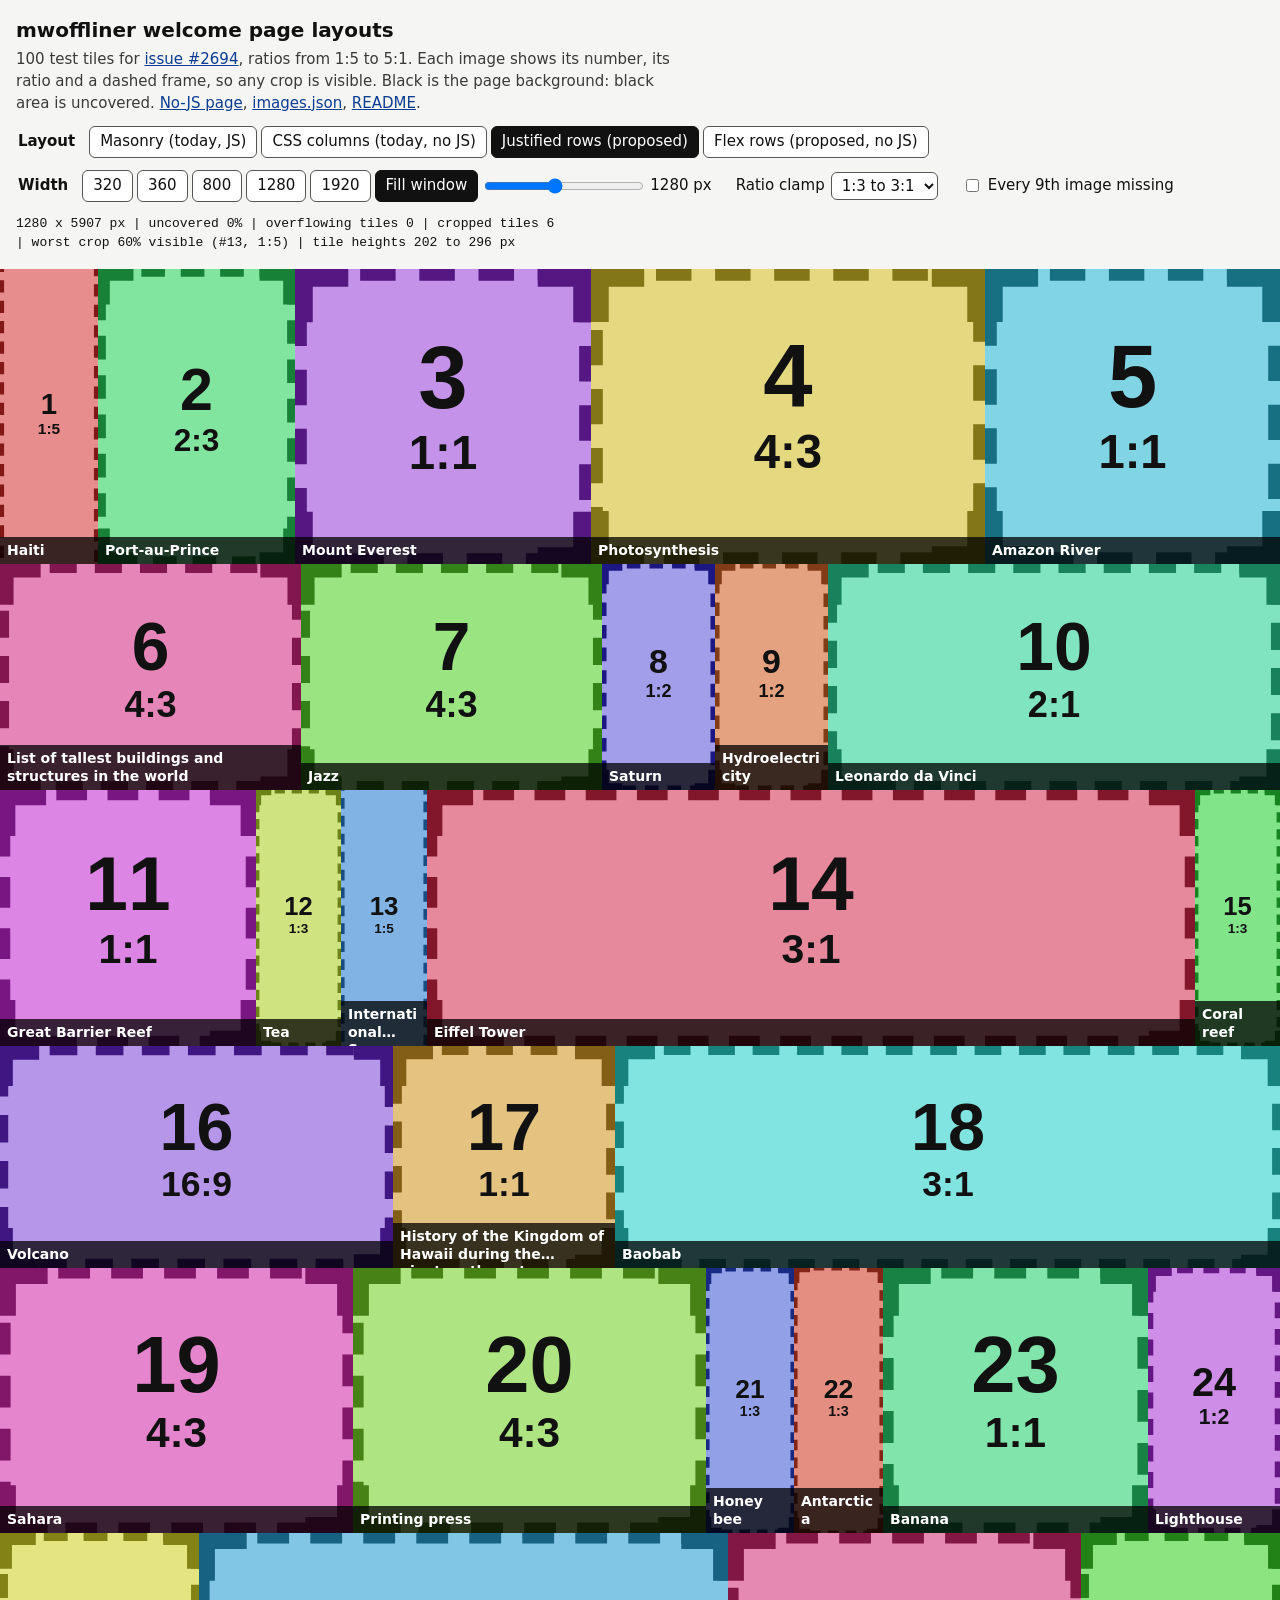
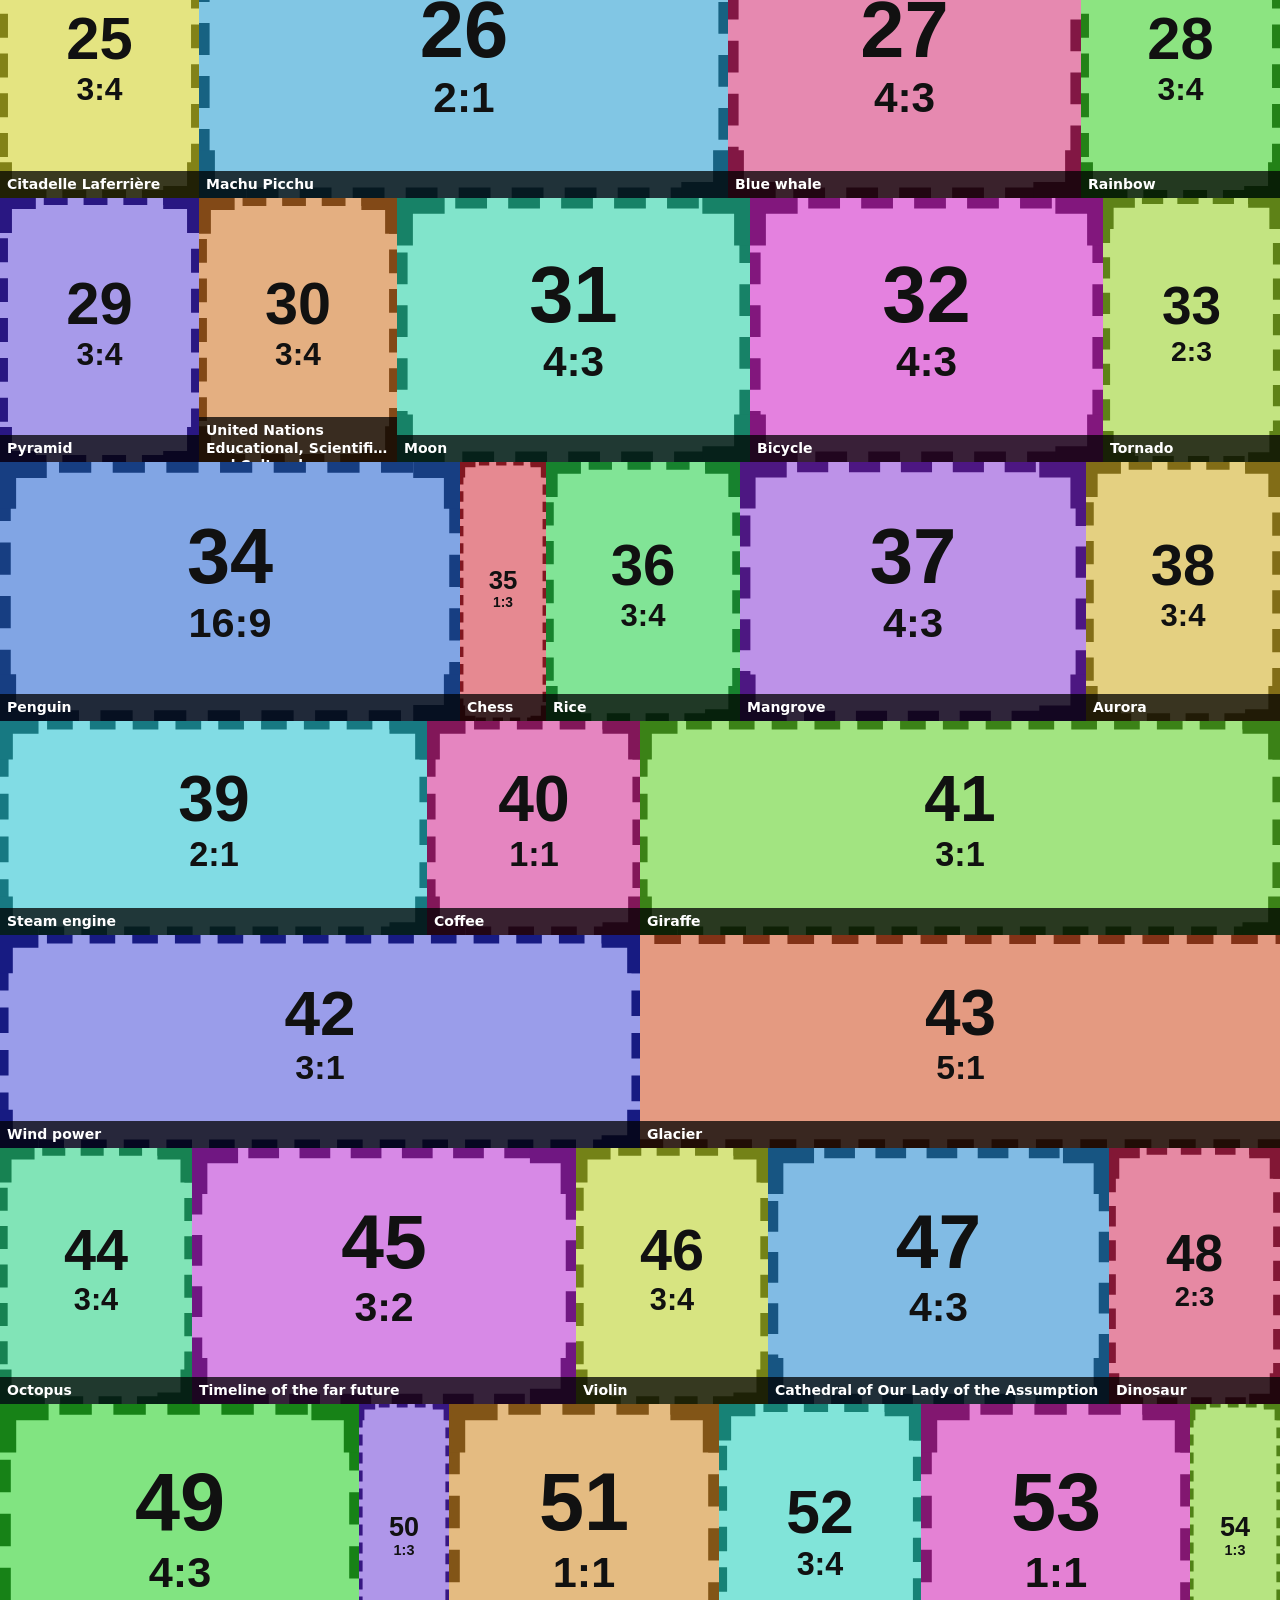
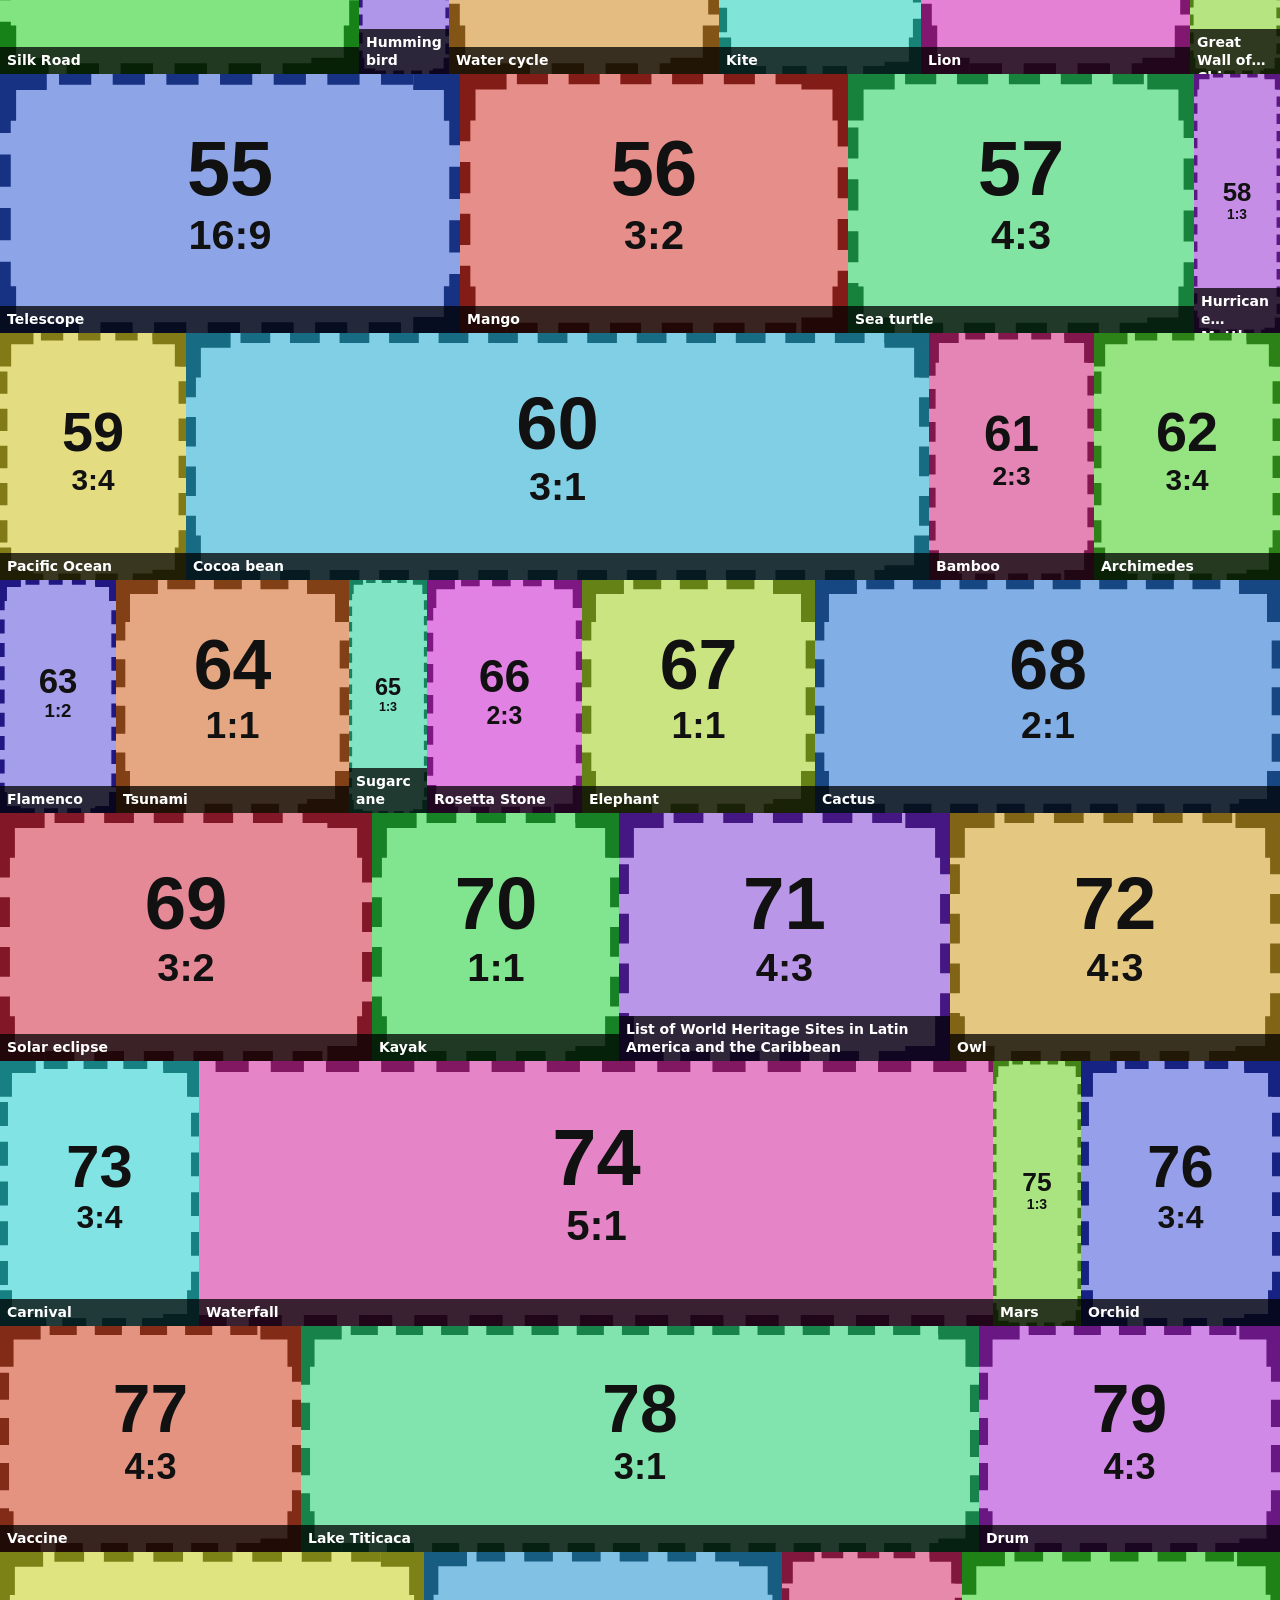
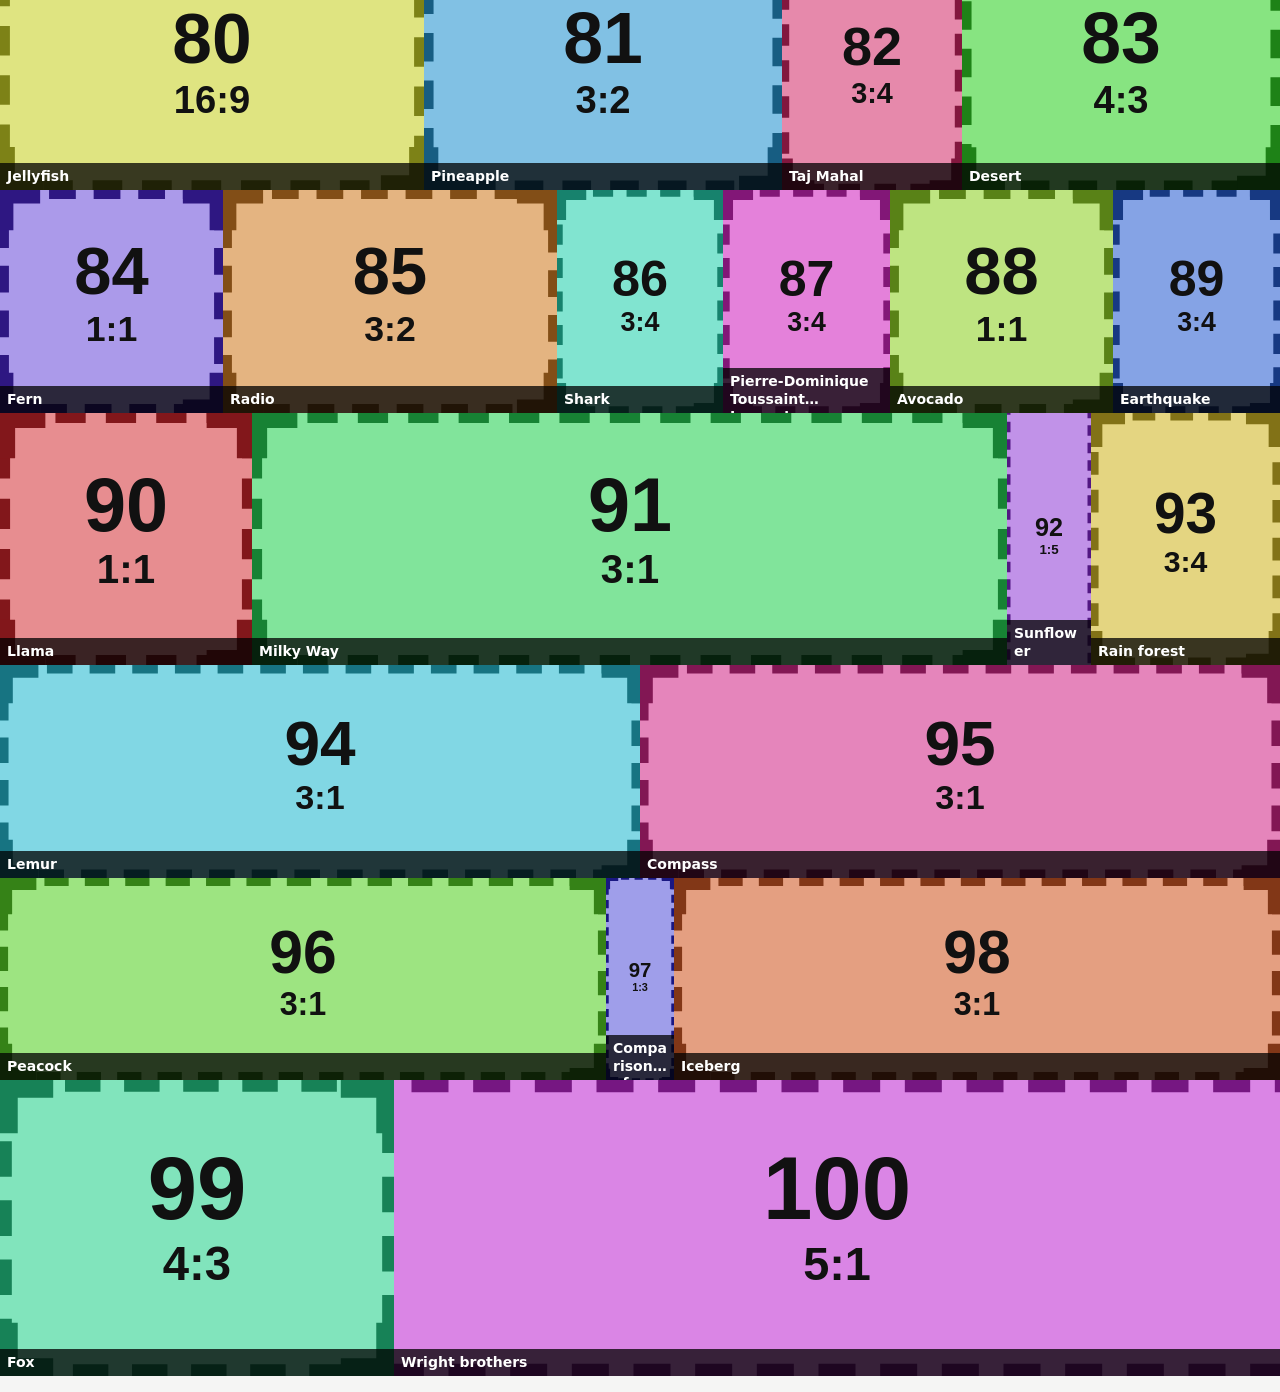
==== poc/index.html @ 90fc5f96 "Add welcome page layout PoC for #2694 100 deterministic test tiles (1:5 to 5:1) with a manifest, and" ====
<!doctype html>
<html lang="en">
<head>
<meta charset="utf-8">
<meta name="viewport" content="width=device-width, initial-scale=1">
<title>Welcome Page Layouts</title>
<link rel="stylesheet" href="poc.css">
<script defer src="vendor/masonry.min.js"></script>
<script defer src="layouts/current.js"></script>
<script defer src="layouts/justified.js"></script>
<script defer src="layouts/flex.js"></script>
<script defer src="poc.js"></script>
</head>
<body>
<header>
  <h1>mwoffliner welcome page layouts</h1>
  <p>100 test tiles for <a href="https://github.com/openzim/mwoffliner/issues/2694">issue #2694</a>, ratios from 1:5 to 5:1. Each image shows its number, its ratio and a dashed frame, so any crop is visible. Black is the page background: black area is uncovered. <a href="nojs.html">No-JS page</a>, <a href="images.json">images.json</a>, <a href="README.md">README</a>.</p>
  <div class="controls">
    <fieldset class="seg" id="layouts"><legend>Layout</legend></fieldset>
    <fieldset class="seg">
      <legend>Width</legend>
      <input type="radio" name="width" id="w-320" value="320"><label for="w-320">320</label>
      <input type="radio" name="width" id="w-360" value="360"><label for="w-360">360</label>
      <input type="radio" name="width" id="w-800" value="800"><label for="w-800">800</label>
      <input type="radio" name="width" id="w-1280" value="1280"><label for="w-1280">1280</label>
      <input type="radio" name="width" id="w-1920" value="1920"><label for="w-1920">1920</label>
      <input type="radio" name="width" id="w-fill" value="fill"><label for="w-fill">Fill window</label>
      <input type="range" id="width-range" min="280" max="2560" step="10" aria-label="Width in pixels">
      <span id="width-value"></span>
    </fieldset>
    <label class="check">Ratio clamp
      <select id="clamp">
        <option value="2">1:2 to 2:1</option>
        <option value="3">1:3 to 3:1</option>
        <option value="5">1:5 to 5:1</option>
        <option value="off">off</option>
      </select>
    </label>
    <label class="check"><input type="checkbox" id="missing"> Every 9th image missing</label>
  </div>
  <p id="metrics" aria-live="polite"></p>
</header>
<div class="stage"><div class="frame"><div id="content"></div></div></div>
</body>
</html>
---- poc/poc.css ----
/* PoC chrome. The tile and layout rules below the line mirror
   res/mobile_main_page.css in mwoffliner, so they can be ported. */
:root {
  --ink: #111;
  --muted: #3a3a3a;
  --paper: #f5f5f4;
  --line: #555;
  color-scheme: light;
}
* {
  box-sizing: border-box;
}
body {
  margin: 0;
  background: var(--paper);
  color: var(--ink);
  font: 15px/1.45 system-ui, -apple-system, 'Segoe UI', Roboto, sans-serif;
}
body.bare {
  background: #000;
}
header {
  padding: 16px;
  max-width: 1280px;
}
h1 {
  font-size: 1.25rem;
  margin: 0 0 4px;
}
header p {
  margin: 0 0 12px;
  color: var(--muted);
  max-width: 70ch;
}
a {
  color: #0b3d91;
}
.controls {
  display: flex;
  flex-wrap: wrap;
  gap: 12px 24px;
  align-items: center;
}
fieldset {
  border: 0;
  margin: 0;
  padding: 0;
  display: flex;
  flex-wrap: wrap;
  gap: 4px;
  align-items: center;
}
legend {
  float: left;
  margin-right: 8px;
  font-weight: 600;
}
.seg input[type='radio'] {
  position: absolute;
  opacity: 0;
  pointer-events: none;
}
.seg label {
  border: 1px solid var(--line);
  border-radius: 6px;
  padding: 4px 10px;
  cursor: pointer;
  background: #fff;
}
.seg input:checked + label {
  background: var(--ink);
  border-color: var(--ink);
  color: #fff;
}
.seg input:focus-visible + label,
select:focus-visible,
input[type='range']:focus-visible,
input[type='checkbox']:focus-visible {
  outline: 3px solid #0b3d91;
  outline-offset: 2px;
}
select {
  font: inherit;
  padding: 3px 6px;
  border: 1px solid var(--line);
  border-radius: 6px;
  background: #fff;
  color: var(--ink);
}
input[type='range'] {
  width: 160px;
}
.check {
  display: flex;
  gap: 6px;
  align-items: center;
}
#metrics {
  margin: 12px 0 0;
  font: 13px/1.5 ui-monospace, SFMono-Regular, Menlo, monospace;
  color: var(--ink);
}
#metrics b.bad {
  background: #ffd9d6;
  color: #5c0700;
  padding: 0 4px;
}
.stage {
  overflow-x: auto;
  padding: 0 0 16px;
}

/* ------------------------------------------------------------------
   Welcome page tiles. Same markup as makePageImageTile, plus the ratio:
   <a class="item" data-ratio="1.3333" style="--r:1.3333">
     <figure><img width height><figcaption>Title</figcaption></figure></a>
   ------------------------------------------------------------------ */
.frame {
  container-type: inline-size;
  background: #000; /* #content is black today: any gap shows as a black box */
  margin: 0 auto;
  --rmin: 0.3333;
  --rmax: 3;
  --cols: 2;
}
/* Column counts from mobile_main_page.css, as container queries so the
   width control works without resizing the window. */
@container (min-width: 768px) {
  #content { --cols: 3; }
}
@container (min-width: 1024px) {
  #content { --cols: 4; }
}
@container (min-width: 2024px) {
  #content { --cols: 8; }
}
@container (min-width: 4048px) {
  #content { --cols: 16; }
}
#content {
  position: relative;
  overflow: hidden;
  font-size: 1rem;
}
.item {
  display: block;
  position: relative;
  overflow: hidden;
  color: #fff;
  text-decoration: none;
}
.item figure {
  margin: 0;
  height: 100%;
}
.item img {
  display: block;
  width: 100%;
  height: auto;
  background: #fff;
  transition: transform 0.3s;
}
@media (hover: hover) {
  .item:hover img {
    transform: scale(1.1);
  }
}
/* Always visible, 2 lines max. White on 75% black is 10:1 or better
   even over a white image. */
.item figcaption {
  position: absolute;
  left: 0;
  right: 0;
  bottom: 0;
  padding: 0.35em 0.5em;
  background: rgba(0, 0, 0, 0.75);
  color: #fff;
  font-weight: 700;
  font-size: 0.875em;
  line-height: 1.25;
  display: -webkit-box;
  -webkit-box-orient: vertical;
  -webkit-line-clamp: 2;
  overflow: hidden;
  overflow-wrap: break-word;
  hyphens: auto;
}
/* Tile without an image: tinted, title centred and larger. */
.item.noimg figure {
  aspect-ratio: 4 / 3;
  background: #1f3347;
}
.item.noimg figcaption {
  top: 0;
  display: flex;
  align-items: center;
  justify-content: center;
  text-align: center;
  background: none;
  font-size: 1.05em;
  padding: 0.75em;
}

/* Current JS layout: Masonry positions the tiles, columns as today. */
.layout-masonry .item {
  width: calc(100% / var(--cols));
}

/* Current no-JS layout: CSS columns, as .nojs #content today. */
.layout-columns {
  column-count: var(--cols);
  column-gap: 0;
}
.layout-columns .item {
  display: inline-block;
  width: 100%;
  vertical-align: top;
}

/* Proposed: balanced justified rows. justified.js sets every tile box;
   the image fills it and crops only when its ratio was clamped. */
.layout-justified .item {
  position: absolute;
}
.layout-justified .item img,
.layout-flex .item img {
  height: 100%;
  object-fit: cover;
}
.layout-justified .item.noimg figure {
  aspect-ratio: auto;
}

/* Proposed no-JS fallback: flex rows, each tile grows by its ratio so a
   row shares one height. The last row stays at natural height, left
   aligned, instead of being stretched and cropped. */
.layout-flex {
  display: flex;
  flex-wrap: wrap;
  --row-h: calc(75cqw / var(--cols)); /* same tile size as the columns */
}
.layout-flex::after {
  content: '';
  flex: 1000000 1 0px;
}
.layout-flex .item {
  --rc: clamp(var(--rmin), var(--r), var(--rmax));
  flex: var(--rc) 1 calc(var(--rc) * var(--row-h));
  aspect-ratio: var(--rc);
}
.layout-flex .item.noimg figure {
  aspect-ratio: auto;
}
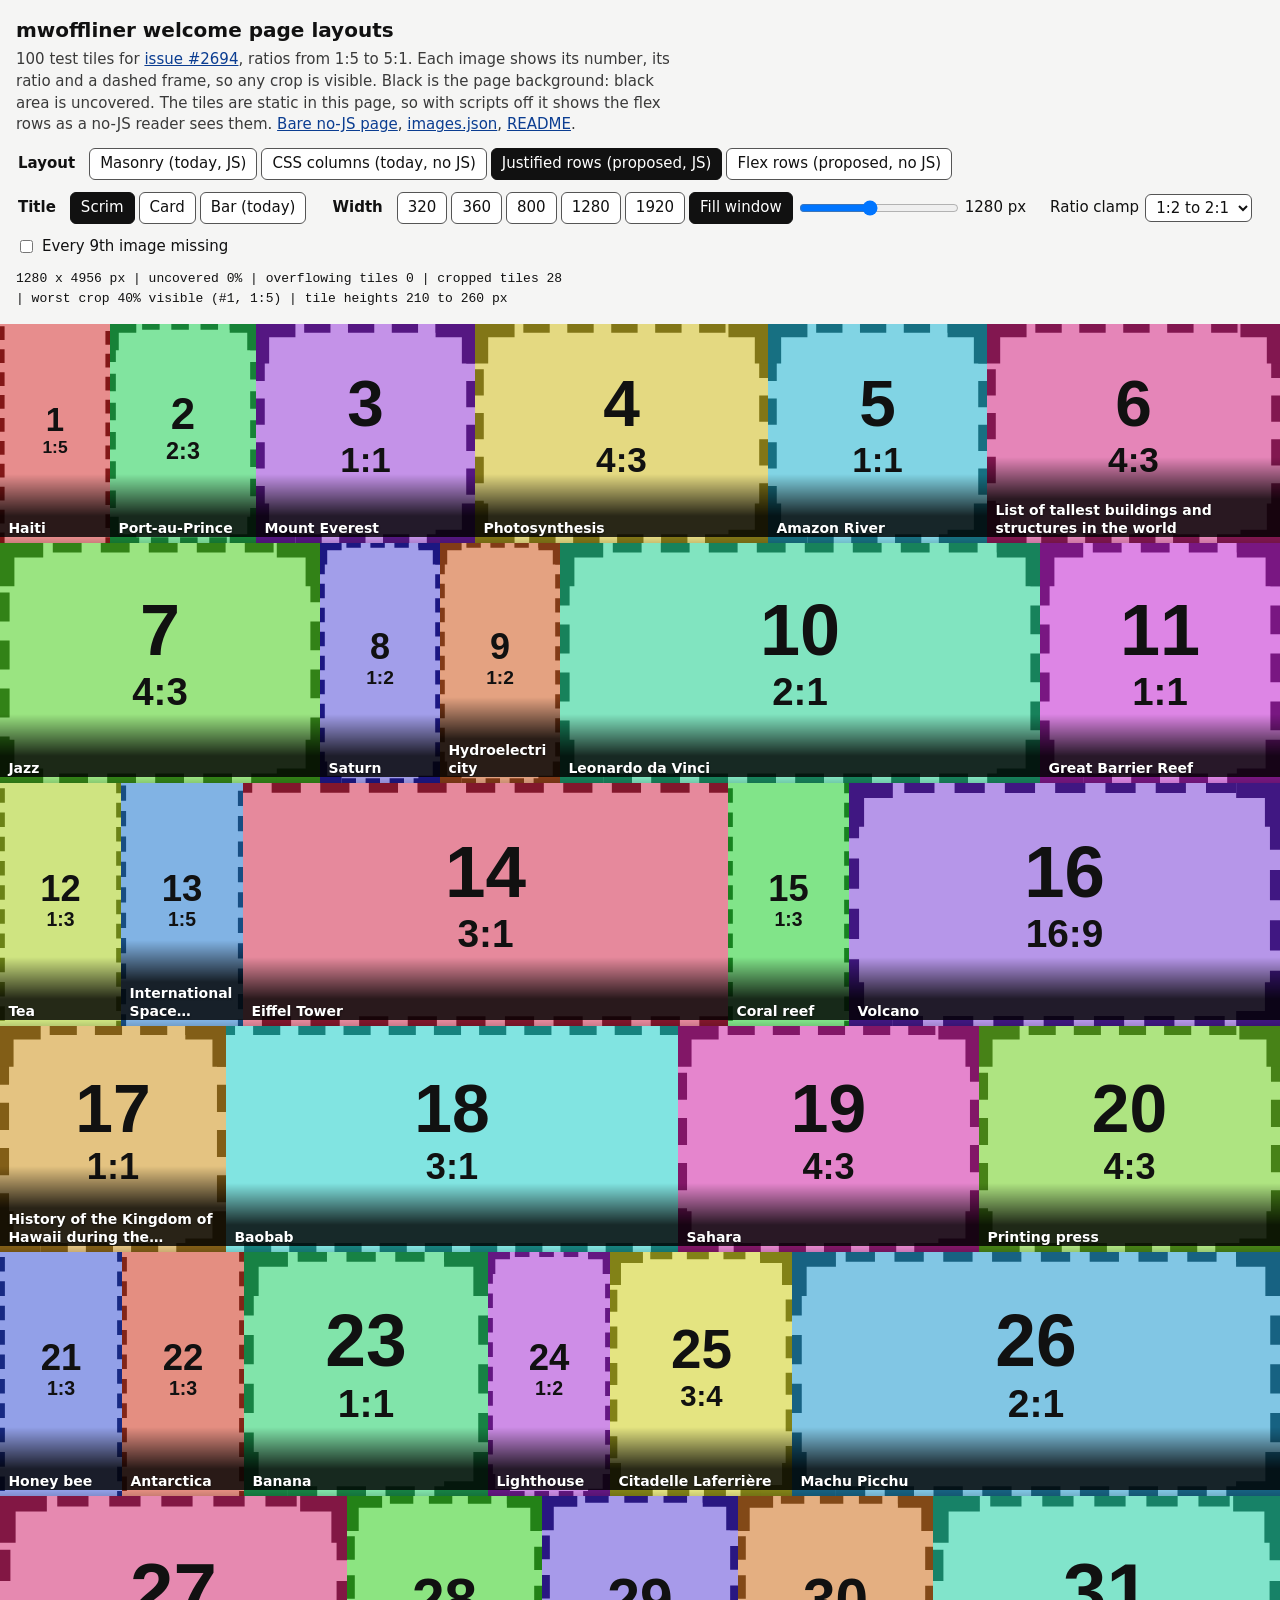
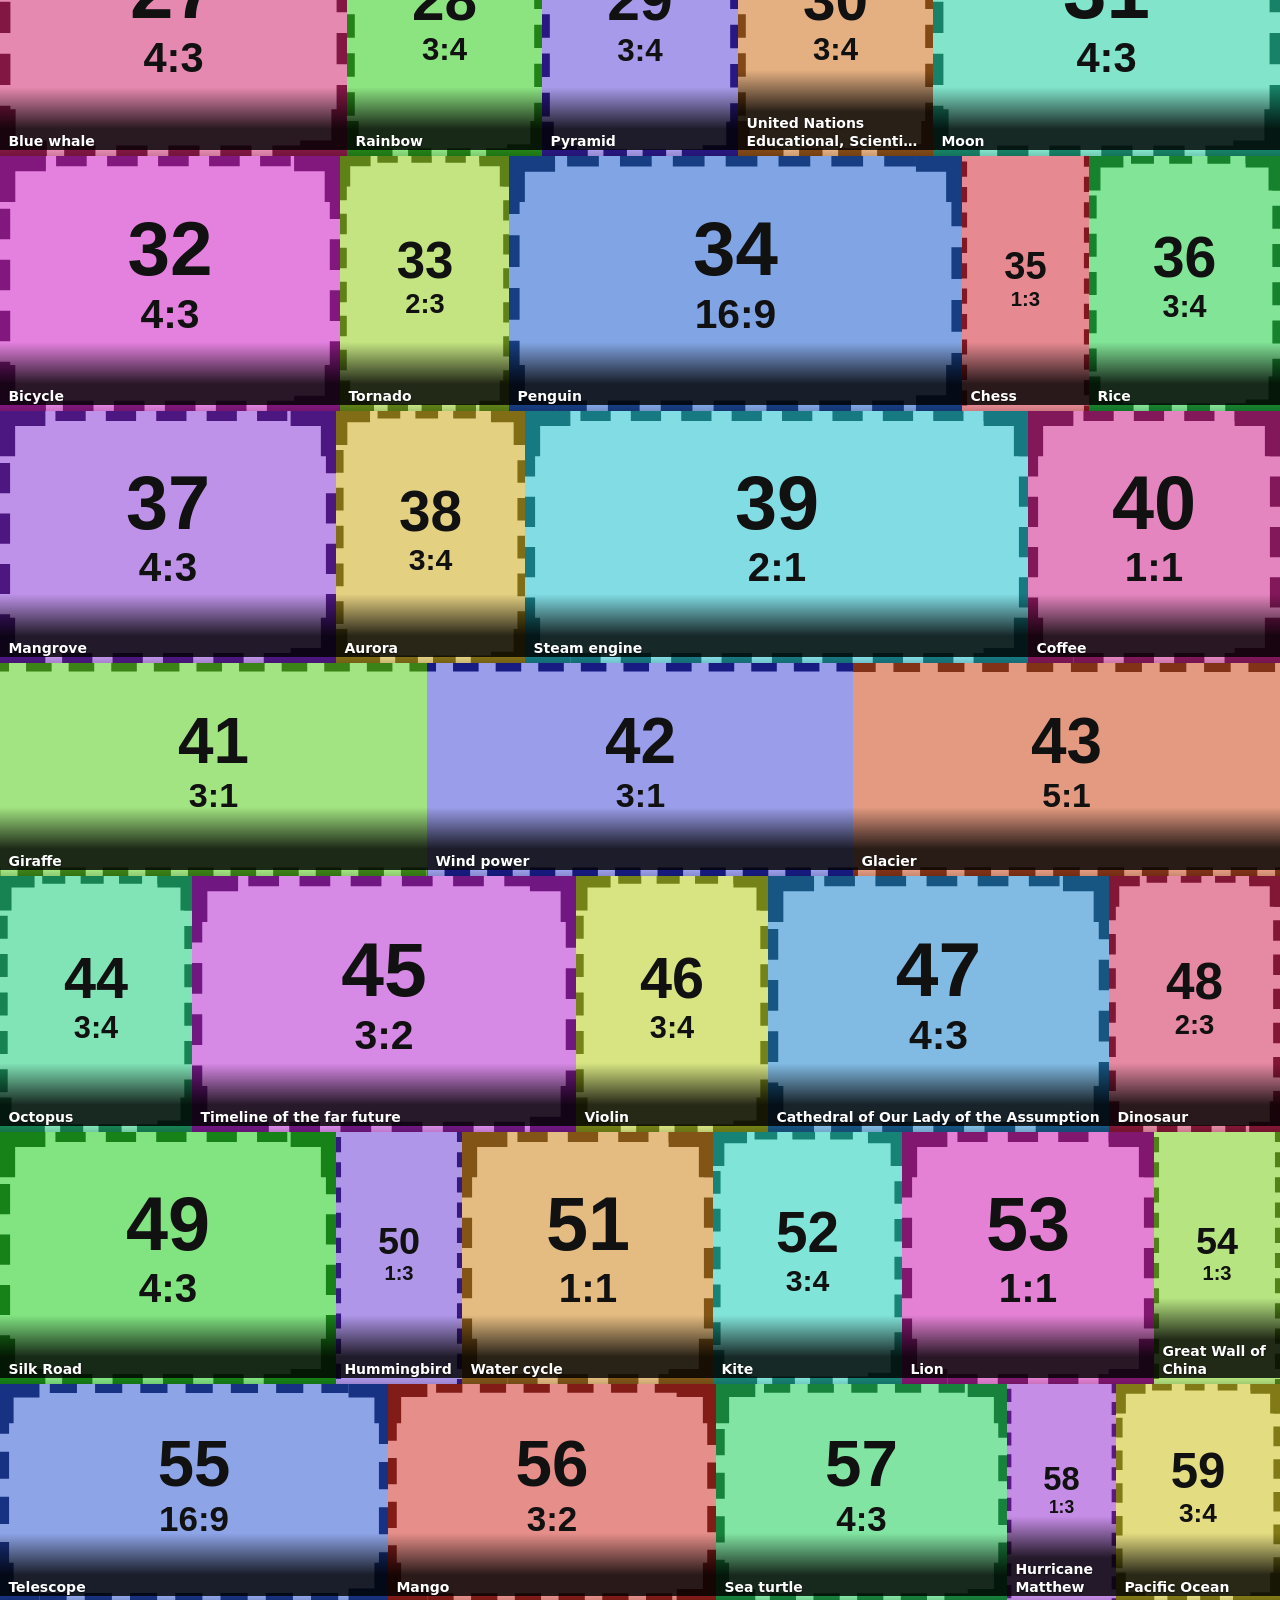
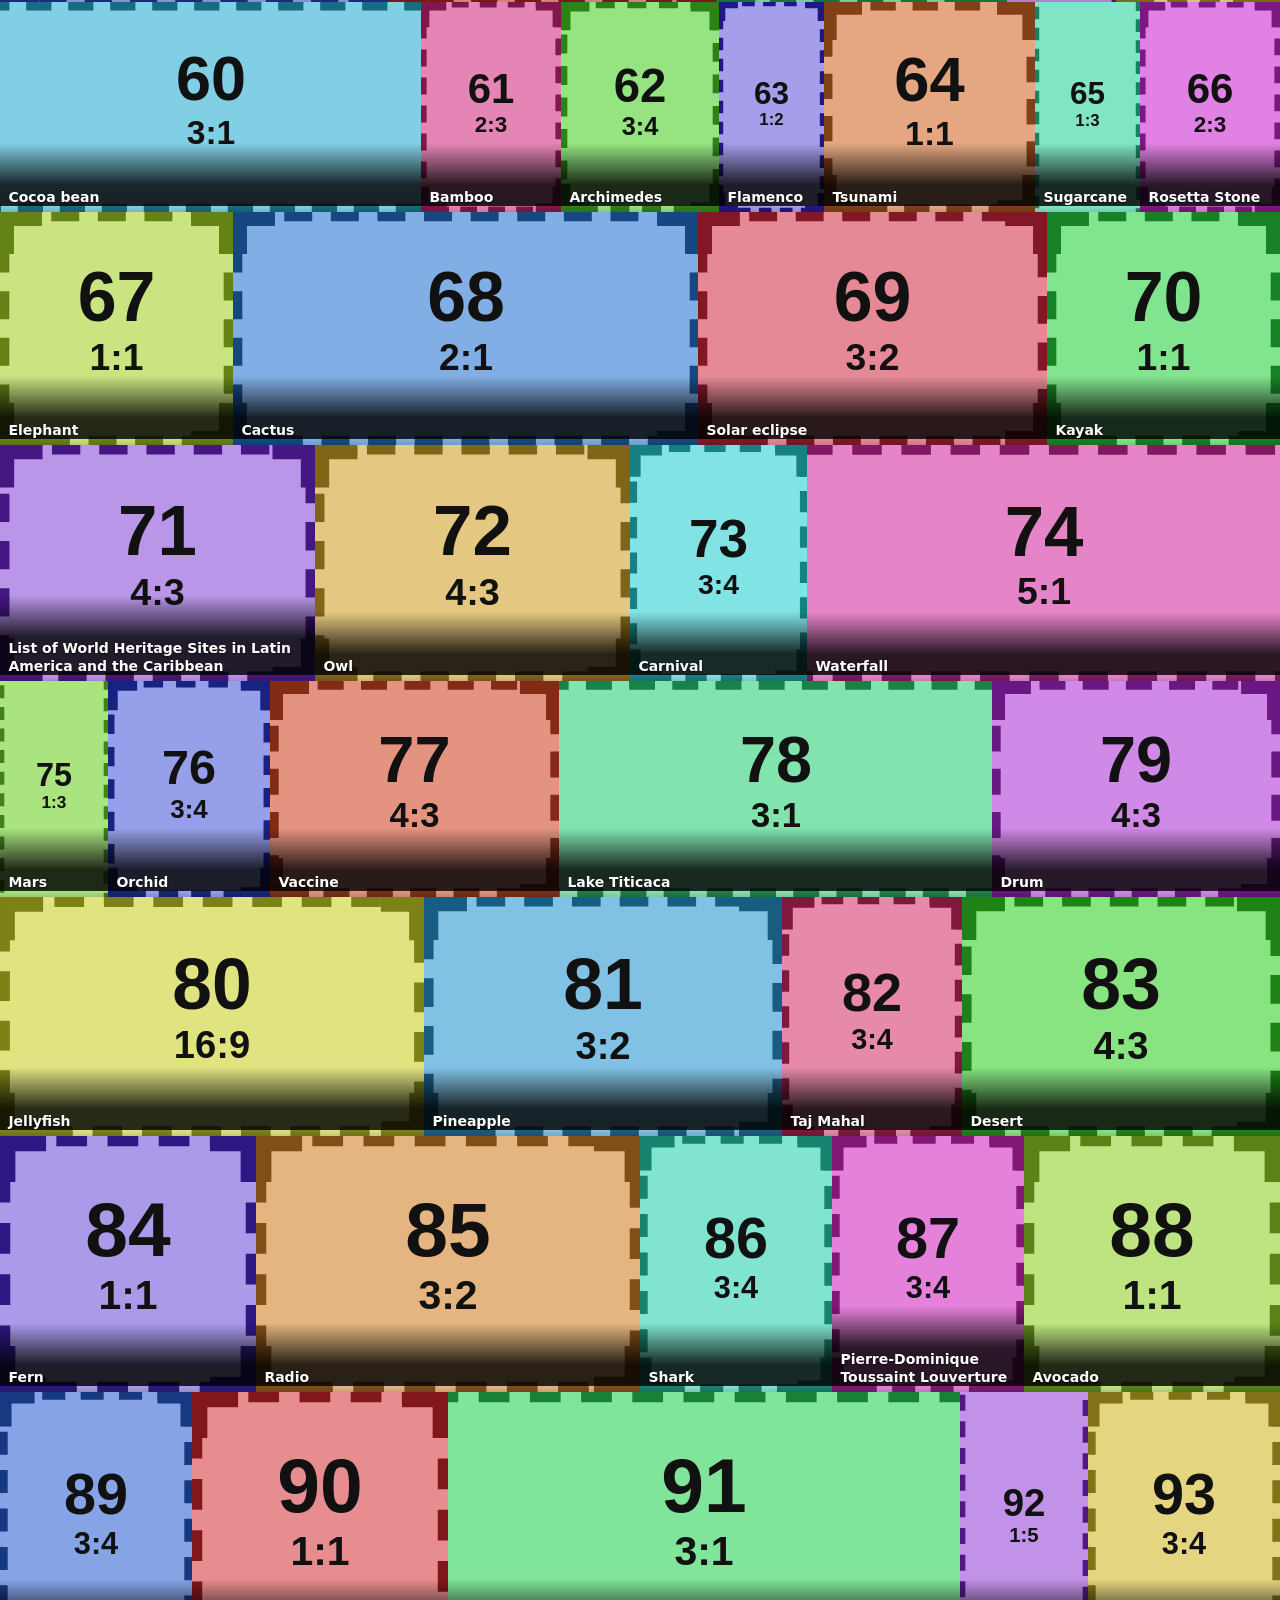
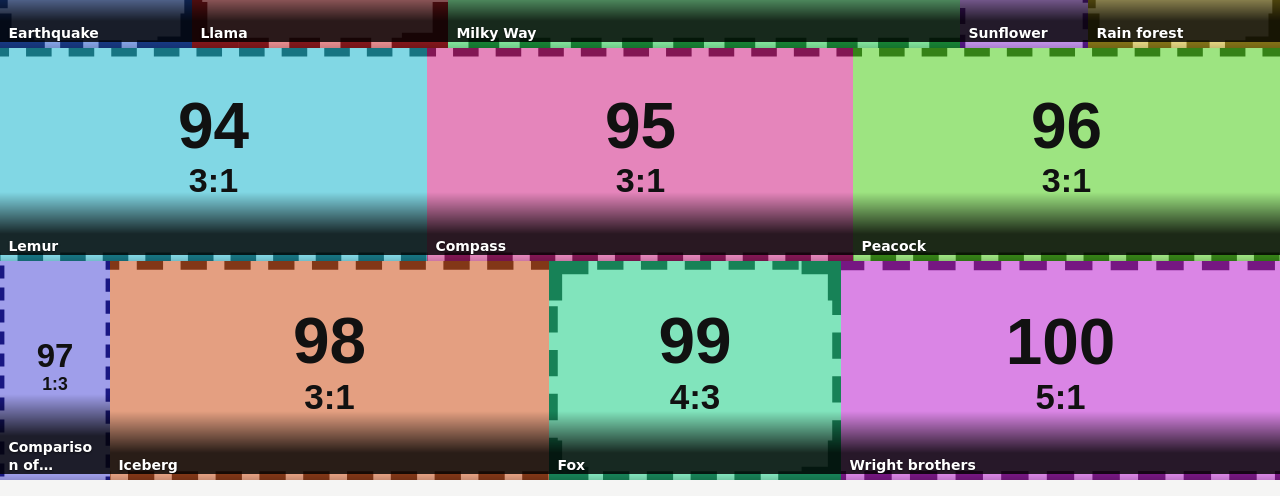
==== commit f3e2ddf5: "PoC: 1:2 clamp, no-JS flex rows upgraded by script, three title styles Follow-up to the review on #2" ====
--- a/poc/index.html
+++ b/poc/index.html
@@ -14,9 +14,16 @@
 <body>
 <header>
   <h1>mwoffliner welcome page layouts</h1>
-  <p>100 test tiles for <a href="https://github.com/openzim/mwoffliner/issues/2694">issue #2694</a>, ratios from 1:5 to 5:1. Each image shows its number, its ratio and a dashed frame, so any crop is visible. Black is the page background: black area is uncovered. <a href="nojs.html">No-JS page</a>, <a href="images.json">images.json</a>, <a href="README.md">README</a>.</p>
+  <p>100 test tiles for <a href="https://github.com/openzim/mwoffliner/issues/2694">issue #2694</a>, ratios from 1:5 to 5:1. Each image shows its number, its ratio and a dashed frame, so any crop is visible. Black is the page background: black area is uncovered. The tiles are static in this page, so with scripts off it shows the flex rows as a no-JS reader sees them. <a href="nojs.html">Bare no-JS page</a>, <a href="images.json">images.json</a>, <a href="README.md">README</a>.</p>
+  <noscript><style>.controls, #metrics { display: none; }</style><p>Scripts are off, so this is the proposed layout as a reader without JavaScript gets it: CSS flex rows with the scrim title. With scripts on, the same tiles become justified rows and the controls below appear.</p></noscript>
   <div class="controls">
     <fieldset class="seg" id="layouts"><legend>Layout</legend></fieldset>
+    <fieldset class="seg">
+      <legend>Title</legend>
+      <input type="radio" name="title" id="t-scrim" value="scrim"><label for="t-scrim">Scrim</label>
+      <input type="radio" name="title" id="t-card" value="card"><label for="t-card">Card</label>
+      <input type="radio" name="title" id="t-bar" value="bar"><label for="t-bar">Bar (today)</label>
+    </fieldset>
     <fieldset class="seg">
       <legend>Width</legend>
       <input type="radio" name="width" id="w-320" value="320"><label for="w-320">320</label>
@@ -40,6 +47,109 @@
   </div>
   <p id="metrics" aria-live="polite"></p>
 </header>
-<div class="stage"><div class="frame"><div id="content"></div></div></div>
+<div class="stage"><div class="frame"><div id="content" class="layout-rows" data-title="scrim">
+<!-- tiles -->
+<a class="item" href="#tile-1" data-ratio="0.2000" style="--r:0.2000"><figure><img loading="lazy" src="images/001.svg" width="120" height="600" alt=""><figcaption>Haiti</figcaption></figure></a>
+<a class="item" href="#tile-2" data-ratio="0.6667" style="--r:0.6667"><figure><img loading="lazy" src="images/002.svg" width="400" height="600" alt=""><figcaption>Port-au-Prince</figcaption></figure></a>
+<a class="item" href="#tile-3" data-ratio="1.0000" style="--r:1.0000"><figure><img loading="lazy" src="images/003.svg" width="600" height="600" alt=""><figcaption>Mount Everest</figcaption></figure></a>
+<a class="item" href="#tile-4" data-ratio="1.3333" style="--r:1.3333"><figure><img loading="lazy" src="images/004.svg" width="600" height="450" alt=""><figcaption>Photosynthesis</figcaption></figure></a>
+<a class="item" href="#tile-5" data-ratio="1.0000" style="--r:1.0000"><figure><img loading="lazy" src="images/005.svg" width="600" height="600" alt=""><figcaption>Amazon River</figcaption></figure></a>
+<a class="item" href="#tile-6" data-ratio="1.3333" style="--r:1.3333"><figure><img loading="lazy" src="images/006.svg" width="600" height="450" alt=""><figcaption>List of tallest buildings and structures in the world</figcaption></figure></a>
+<a class="item" href="#tile-7" data-ratio="1.3333" style="--r:1.3333"><figure><img loading="lazy" src="images/007.svg" width="600" height="450" alt=""><figcaption>Jazz</figcaption></figure></a>
+<a class="item" href="#tile-8" data-ratio="0.5000" style="--r:0.5000"><figure><img loading="lazy" src="images/008.svg" width="300" height="600" alt=""><figcaption>Saturn</figcaption></figure></a>
+<a class="item" href="#tile-9" data-ratio="0.5000" style="--r:0.5000"><figure><img loading="lazy" src="images/009.svg" width="300" height="600" alt=""><figcaption>Hydroelectricity</figcaption></figure></a>
+<a class="item" href="#tile-10" data-ratio="2.0000" style="--r:2.0000"><figure><img loading="lazy" src="images/010.svg" width="600" height="300" alt=""><figcaption>Leonardo da Vinci</figcaption></figure></a>
+<a class="item" href="#tile-11" data-ratio="1.0000" style="--r:1.0000"><figure><img loading="lazy" src="images/011.svg" width="600" height="600" alt=""><figcaption>Great Barrier Reef</figcaption></figure></a>
+<a class="item" href="#tile-12" data-ratio="0.3333" style="--r:0.3333"><figure><img loading="lazy" src="images/012.svg" width="200" height="600" alt=""><figcaption>Tea</figcaption></figure></a>
+<a class="item" href="#tile-13" data-ratio="0.2000" style="--r:0.2000"><figure><img loading="lazy" src="images/013.svg" width="120" height="600" alt=""><figcaption>International Space Station</figcaption></figure></a>
+<a class="item" href="#tile-14" data-ratio="3.0000" style="--r:3.0000"><figure><img loading="lazy" src="images/014.svg" width="600" height="200" alt=""><figcaption>Eiffel Tower</figcaption></figure></a>
+<a class="item" href="#tile-15" data-ratio="0.3333" style="--r:0.3333"><figure><img loading="lazy" src="images/015.svg" width="200" height="600" alt=""><figcaption>Coral reef</figcaption></figure></a>
+<a class="item" href="#tile-16" data-ratio="1.7751" style="--r:1.7751"><figure><img loading="lazy" src="images/016.svg" width="600" height="338" alt=""><figcaption>Volcano</figcaption></figure></a>
+<a class="item" href="#tile-17" data-ratio="1.0000" style="--r:1.0000"><figure><img loading="lazy" src="images/017.svg" width="600" height="600" alt=""><figcaption>History of the Kingdom of Hawaii during the nineteenth century</figcaption></figure></a>
+<a class="item" href="#tile-18" data-ratio="3.0000" style="--r:3.0000"><figure><img loading="lazy" src="images/018.svg" width="600" height="200" alt=""><figcaption>Baobab</figcaption></figure></a>
+<a class="item" href="#tile-19" data-ratio="1.3333" style="--r:1.3333"><figure><img loading="lazy" src="images/019.svg" width="600" height="450" alt=""><figcaption>Sahara</figcaption></figure></a>
+<a class="item" href="#tile-20" data-ratio="1.3333" style="--r:1.3333"><figure><img loading="lazy" src="images/020.svg" width="600" height="450" alt=""><figcaption>Printing press</figcaption></figure></a>
+<a class="item" href="#tile-21" data-ratio="0.3333" style="--r:0.3333"><figure><img loading="lazy" src="images/021.svg" width="200" height="600" alt=""><figcaption>Honey bee</figcaption></figure></a>
+<a class="item" href="#tile-22" data-ratio="0.3333" style="--r:0.3333"><figure><img loading="lazy" src="images/022.svg" width="200" height="600" alt=""><figcaption>Antarctica</figcaption></figure></a>
+<a class="item" href="#tile-23" data-ratio="1.0000" style="--r:1.0000"><figure><img loading="lazy" src="images/023.svg" width="600" height="600" alt=""><figcaption>Banana</figcaption></figure></a>
+<a class="item" href="#tile-24" data-ratio="0.5000" style="--r:0.5000"><figure><img loading="lazy" src="images/024.svg" width="300" height="600" alt=""><figcaption>Lighthouse</figcaption></figure></a>
+<a class="item" href="#tile-25" data-ratio="0.7500" style="--r:0.7500"><figure><img loading="lazy" src="images/025.svg" width="450" height="600" alt=""><figcaption>Citadelle Laferrière</figcaption></figure></a>
+<a class="item" href="#tile-26" data-ratio="2.0000" style="--r:2.0000"><figure><img loading="lazy" src="images/026.svg" width="600" height="300" alt=""><figcaption>Machu Picchu</figcaption></figure></a>
+<a class="item" href="#tile-27" data-ratio="1.3333" style="--r:1.3333"><figure><img loading="lazy" src="images/027.svg" width="600" height="450" alt=""><figcaption>Blue whale</figcaption></figure></a>
+<a class="item" href="#tile-28" data-ratio="0.7500" style="--r:0.7500"><figure><img loading="lazy" src="images/028.svg" width="450" height="600" alt=""><figcaption>Rainbow</figcaption></figure></a>
+<a class="item" href="#tile-29" data-ratio="0.7500" style="--r:0.7500"><figure><img loading="lazy" src="images/029.svg" width="450" height="600" alt=""><figcaption>Pyramid</figcaption></figure></a>
+<a class="item" href="#tile-30" data-ratio="0.7500" style="--r:0.7500"><figure><img loading="lazy" src="images/030.svg" width="450" height="600" alt=""><figcaption>United Nations Educational, Scientific and Cultural Organization</figcaption></figure></a>
+<a class="item" href="#tile-31" data-ratio="1.3333" style="--r:1.3333"><figure><img loading="lazy" src="images/031.svg" width="600" height="450" alt=""><figcaption>Moon</figcaption></figure></a>
+<a class="item" href="#tile-32" data-ratio="1.3333" style="--r:1.3333"><figure><img loading="lazy" src="images/032.svg" width="600" height="450" alt=""><figcaption>Bicycle</figcaption></figure></a>
+<a class="item" href="#tile-33" data-ratio="0.6667" style="--r:0.6667"><figure><img loading="lazy" src="images/033.svg" width="400" height="600" alt=""><figcaption>Tornado</figcaption></figure></a>
+<a class="item" href="#tile-34" data-ratio="1.7751" style="--r:1.7751"><figure><img loading="lazy" src="images/034.svg" width="600" height="338" alt=""><figcaption>Penguin</figcaption></figure></a>
+<a class="item" href="#tile-35" data-ratio="0.3333" style="--r:0.3333"><figure><img loading="lazy" src="images/035.svg" width="200" height="600" alt=""><figcaption>Chess</figcaption></figure></a>
+<a class="item" href="#tile-36" data-ratio="0.7500" style="--r:0.7500"><figure><img loading="lazy" src="images/036.svg" width="450" height="600" alt=""><figcaption>Rice</figcaption></figure></a>
+<a class="item" href="#tile-37" data-ratio="1.3333" style="--r:1.3333"><figure><img loading="lazy" src="images/037.svg" width="600" height="450" alt=""><figcaption>Mangrove</figcaption></figure></a>
+<a class="item" href="#tile-38" data-ratio="0.7500" style="--r:0.7500"><figure><img loading="lazy" src="images/038.svg" width="450" height="600" alt=""><figcaption>Aurora</figcaption></figure></a>
+<a class="item" href="#tile-39" data-ratio="2.0000" style="--r:2.0000"><figure><img loading="lazy" src="images/039.svg" width="600" height="300" alt=""><figcaption>Steam engine</figcaption></figure></a>
+<a class="item" href="#tile-40" data-ratio="1.0000" style="--r:1.0000"><figure><img loading="lazy" src="images/040.svg" width="600" height="600" alt=""><figcaption>Coffee</figcaption></figure></a>
+<a class="item" href="#tile-41" data-ratio="3.0000" style="--r:3.0000"><figure><img loading="lazy" src="images/041.svg" width="600" height="200" alt=""><figcaption>Giraffe</figcaption></figure></a>
+<a class="item" href="#tile-42" data-ratio="3.0000" style="--r:3.0000"><figure><img loading="lazy" src="images/042.svg" width="600" height="200" alt=""><figcaption>Wind power</figcaption></figure></a>
+<a class="item" href="#tile-43" data-ratio="5.0000" style="--r:5.0000"><figure><img loading="lazy" src="images/043.svg" width="600" height="120" alt=""><figcaption>Glacier</figcaption></figure></a>
+<a class="item" href="#tile-44" data-ratio="0.7500" style="--r:0.7500"><figure><img loading="lazy" src="images/044.svg" width="450" height="600" alt=""><figcaption>Octopus</figcaption></figure></a>
+<a class="item" href="#tile-45" data-ratio="1.5000" style="--r:1.5000"><figure><img loading="lazy" src="images/045.svg" width="600" height="400" alt=""><figcaption>Timeline of the far future</figcaption></figure></a>
+<a class="item" href="#tile-46" data-ratio="0.7500" style="--r:0.7500"><figure><img loading="lazy" src="images/046.svg" width="450" height="600" alt=""><figcaption>Violin</figcaption></figure></a>
+<a class="item" href="#tile-47" data-ratio="1.3333" style="--r:1.3333"><figure><img loading="lazy" src="images/047.svg" width="600" height="450" alt=""><figcaption>Cathedral of Our Lady of the Assumption</figcaption></figure></a>
+<a class="item" href="#tile-48" data-ratio="0.6667" style="--r:0.6667"><figure><img loading="lazy" src="images/048.svg" width="400" height="600" alt=""><figcaption>Dinosaur</figcaption></figure></a>
+<a class="item" href="#tile-49" data-ratio="1.3333" style="--r:1.3333"><figure><img loading="lazy" src="images/049.svg" width="600" height="450" alt=""><figcaption>Silk Road</figcaption></figure></a>
+<a class="item" href="#tile-50" data-ratio="0.3333" style="--r:0.3333"><figure><img loading="lazy" src="images/050.svg" width="200" height="600" alt=""><figcaption>Hummingbird</figcaption></figure></a>
+<a class="item" href="#tile-51" data-ratio="1.0000" style="--r:1.0000"><figure><img loading="lazy" src="images/051.svg" width="600" height="600" alt=""><figcaption>Water cycle</figcaption></figure></a>
+<a class="item" href="#tile-52" data-ratio="0.7500" style="--r:0.7500"><figure><img loading="lazy" src="images/052.svg" width="450" height="600" alt=""><figcaption>Kite</figcaption></figure></a>
+<a class="item" href="#tile-53" data-ratio="1.0000" style="--r:1.0000"><figure><img loading="lazy" src="images/053.svg" width="600" height="600" alt=""><figcaption>Lion</figcaption></figure></a>
+<a class="item" href="#tile-54" data-ratio="0.3333" style="--r:0.3333"><figure><img loading="lazy" src="images/054.svg" width="200" height="600" alt=""><figcaption>Great Wall of China</figcaption></figure></a>
+<a class="item" href="#tile-55" data-ratio="1.7751" style="--r:1.7751"><figure><img loading="lazy" src="images/055.svg" width="600" height="338" alt=""><figcaption>Telescope</figcaption></figure></a>
+<a class="item" href="#tile-56" data-ratio="1.5000" style="--r:1.5000"><figure><img loading="lazy" src="images/056.svg" width="600" height="400" alt=""><figcaption>Mango</figcaption></figure></a>
+<a class="item" href="#tile-57" data-ratio="1.3333" style="--r:1.3333"><figure><img loading="lazy" src="images/057.svg" width="600" height="450" alt=""><figcaption>Sea turtle</figcaption></figure></a>
+<a class="item" href="#tile-58" data-ratio="0.3333" style="--r:0.3333"><figure><img loading="lazy" src="images/058.svg" width="200" height="600" alt=""><figcaption>Hurricane Matthew</figcaption></figure></a>
+<a class="item" href="#tile-59" data-ratio="0.7500" style="--r:0.7500"><figure><img loading="lazy" src="images/059.svg" width="450" height="600" alt=""><figcaption>Pacific Ocean</figcaption></figure></a>
+<a class="item" href="#tile-60" data-ratio="3.0000" style="--r:3.0000"><figure><img loading="lazy" src="images/060.svg" width="600" height="200" alt=""><figcaption>Cocoa bean</figcaption></figure></a>
+<a class="item" href="#tile-61" data-ratio="0.6667" style="--r:0.6667"><figure><img loading="lazy" src="images/061.svg" width="400" height="600" alt=""><figcaption>Bamboo</figcaption></figure></a>
+<a class="item" href="#tile-62" data-ratio="0.7500" style="--r:0.7500"><figure><img loading="lazy" src="images/062.svg" width="450" height="600" alt=""><figcaption>Archimedes</figcaption></figure></a>
+<a class="item" href="#tile-63" data-ratio="0.5000" style="--r:0.5000"><figure><img loading="lazy" src="images/063.svg" width="300" height="600" alt=""><figcaption>Flamenco</figcaption></figure></a>
+<a class="item" href="#tile-64" data-ratio="1.0000" style="--r:1.0000"><figure><img loading="lazy" src="images/064.svg" width="600" height="600" alt=""><figcaption>Tsunami</figcaption></figure></a>
+<a class="item" href="#tile-65" data-ratio="0.3333" style="--r:0.3333"><figure><img loading="lazy" src="images/065.svg" width="200" height="600" alt=""><figcaption>Sugarcane</figcaption></figure></a>
+<a class="item" href="#tile-66" data-ratio="0.6667" style="--r:0.6667"><figure><img loading="lazy" src="images/066.svg" width="400" height="600" alt=""><figcaption>Rosetta Stone</figcaption></figure></a>
+<a class="item" href="#tile-67" data-ratio="1.0000" style="--r:1.0000"><figure><img loading="lazy" src="images/067.svg" width="600" height="600" alt=""><figcaption>Elephant</figcaption></figure></a>
+<a class="item" href="#tile-68" data-ratio="2.0000" style="--r:2.0000"><figure><img loading="lazy" src="images/068.svg" width="600" height="300" alt=""><figcaption>Cactus</figcaption></figure></a>
+<a class="item" href="#tile-69" data-ratio="1.5000" style="--r:1.5000"><figure><img loading="lazy" src="images/069.svg" width="600" height="400" alt=""><figcaption>Solar eclipse</figcaption></figure></a>
+<a class="item" href="#tile-70" data-ratio="1.0000" style="--r:1.0000"><figure><img loading="lazy" src="images/070.svg" width="600" height="600" alt=""><figcaption>Kayak</figcaption></figure></a>
+<a class="item" href="#tile-71" data-ratio="1.3333" style="--r:1.3333"><figure><img loading="lazy" src="images/071.svg" width="600" height="450" alt=""><figcaption>List of World Heritage Sites in Latin America and the Caribbean</figcaption></figure></a>
+<a class="item" href="#tile-72" data-ratio="1.3333" style="--r:1.3333"><figure><img loading="lazy" src="images/072.svg" width="600" height="450" alt=""><figcaption>Owl</figcaption></figure></a>
+<a class="item" href="#tile-73" data-ratio="0.7500" style="--r:0.7500"><figure><img loading="lazy" src="images/073.svg" width="450" height="600" alt=""><figcaption>Carnival</figcaption></figure></a>
+<a class="item" href="#tile-74" data-ratio="5.0000" style="--r:5.0000"><figure><img loading="lazy" src="images/074.svg" width="600" height="120" alt=""><figcaption>Waterfall</figcaption></figure></a>
+<a class="item" href="#tile-75" data-ratio="0.3333" style="--r:0.3333"><figure><img loading="lazy" src="images/075.svg" width="200" height="600" alt=""><figcaption>Mars</figcaption></figure></a>
+<a class="item" href="#tile-76" data-ratio="0.7500" style="--r:0.7500"><figure><img loading="lazy" src="images/076.svg" width="450" height="600" alt=""><figcaption>Orchid</figcaption></figure></a>
+<a class="item" href="#tile-77" data-ratio="1.3333" style="--r:1.3333"><figure><img loading="lazy" src="images/077.svg" width="600" height="450" alt=""><figcaption>Vaccine</figcaption></figure></a>
+<a class="item" href="#tile-78" data-ratio="3.0000" style="--r:3.0000"><figure><img loading="lazy" src="images/078.svg" width="600" height="200" alt=""><figcaption>Lake Titicaca</figcaption></figure></a>
+<a class="item" href="#tile-79" data-ratio="1.3333" style="--r:1.3333"><figure><img loading="lazy" src="images/079.svg" width="600" height="450" alt=""><figcaption>Drum</figcaption></figure></a>
+<a class="item" href="#tile-80" data-ratio="1.7751" style="--r:1.7751"><figure><img loading="lazy" src="images/080.svg" width="600" height="338" alt=""><figcaption>Jellyfish</figcaption></figure></a>
+<a class="item" href="#tile-81" data-ratio="1.5000" style="--r:1.5000"><figure><img loading="lazy" src="images/081.svg" width="600" height="400" alt=""><figcaption>Pineapple</figcaption></figure></a>
+<a class="item" href="#tile-82" data-ratio="0.7500" style="--r:0.7500"><figure><img loading="lazy" src="images/082.svg" width="450" height="600" alt=""><figcaption>Taj Mahal</figcaption></figure></a>
+<a class="item" href="#tile-83" data-ratio="1.3333" style="--r:1.3333"><figure><img loading="lazy" src="images/083.svg" width="600" height="450" alt=""><figcaption>Desert</figcaption></figure></a>
+<a class="item" href="#tile-84" data-ratio="1.0000" style="--r:1.0000"><figure><img loading="lazy" src="images/084.svg" width="600" height="600" alt=""><figcaption>Fern</figcaption></figure></a>
+<a class="item" href="#tile-85" data-ratio="1.5000" style="--r:1.5000"><figure><img loading="lazy" src="images/085.svg" width="600" height="400" alt=""><figcaption>Radio</figcaption></figure></a>
+<a class="item" href="#tile-86" data-ratio="0.7500" style="--r:0.7500"><figure><img loading="lazy" src="images/086.svg" width="450" height="600" alt=""><figcaption>Shark</figcaption></figure></a>
+<a class="item" href="#tile-87" data-ratio="0.7500" style="--r:0.7500"><figure><img loading="lazy" src="images/087.svg" width="450" height="600" alt=""><figcaption>Pierre-Dominique Toussaint Louverture</figcaption></figure></a>
+<a class="item" href="#tile-88" data-ratio="1.0000" style="--r:1.0000"><figure><img loading="lazy" src="images/088.svg" width="600" height="600" alt=""><figcaption>Avocado</figcaption></figure></a>
+<a class="item" href="#tile-89" data-ratio="0.7500" style="--r:0.7500"><figure><img loading="lazy" src="images/089.svg" width="450" height="600" alt=""><figcaption>Earthquake</figcaption></figure></a>
+<a class="item" href="#tile-90" data-ratio="1.0000" style="--r:1.0000"><figure><img loading="lazy" src="images/090.svg" width="600" height="600" alt=""><figcaption>Llama</figcaption></figure></a>
+<a class="item" href="#tile-91" data-ratio="3.0000" style="--r:3.0000"><figure><img loading="lazy" src="images/091.svg" width="600" height="200" alt=""><figcaption>Milky Way</figcaption></figure></a>
+<a class="item" href="#tile-92" data-ratio="0.2000" style="--r:0.2000"><figure><img loading="lazy" src="images/092.svg" width="120" height="600" alt=""><figcaption>Sunflower</figcaption></figure></a>
+<a class="item" href="#tile-93" data-ratio="0.7500" style="--r:0.7500"><figure><img loading="lazy" src="images/093.svg" width="450" height="600" alt=""><figcaption>Rain forest</figcaption></figure></a>
+<a class="item" href="#tile-94" data-ratio="3.0000" style="--r:3.0000"><figure><img loading="lazy" src="images/094.svg" width="600" height="200" alt=""><figcaption>Lemur</figcaption></figure></a>
+<a class="item" href="#tile-95" data-ratio="3.0000" style="--r:3.0000"><figure><img loading="lazy" src="images/095.svg" width="600" height="200" alt=""><figcaption>Compass</figcaption></figure></a>
+<a class="item" href="#tile-96" data-ratio="3.0000" style="--r:3.0000"><figure><img loading="lazy" src="images/096.svg" width="600" height="200" alt=""><figcaption>Peacock</figcaption></figure></a>
+<a class="item" href="#tile-97" data-ratio="0.3333" style="--r:0.3333"><figure><img loading="lazy" src="images/097.svg" width="200" height="600" alt=""><figcaption>Comparison of programming languages (basic instructions)</figcaption></figure></a>
+<a class="item" href="#tile-98" data-ratio="3.0000" style="--r:3.0000"><figure><img loading="lazy" src="images/098.svg" width="600" height="200" alt=""><figcaption>Iceberg</figcaption></figure></a>
+<a class="item" href="#tile-99" data-ratio="1.3333" style="--r:1.3333"><figure><img loading="lazy" src="images/099.svg" width="600" height="450" alt=""><figcaption>Fox</figcaption></figure></a>
+<a class="item" href="#tile-100" data-ratio="5.0000" style="--r:5.0000"><figure><img loading="lazy" src="images/100.svg" width="600" height="120" alt=""><figcaption>Wright brothers</figcaption></figure></a>
+<!-- /tiles -->
+</div></div></div>
 </body>
 </html>
--- a/poc/poc.css
+++ b/poc/poc.css
@@ -109,19 +109,31 @@
   overflow-x: auto;
   padding: 0 0 16px;
 }
+noscript p {
+  margin: 0;
+  padding: 8px 12px;
+  background: #fff;
+  border: 1px solid var(--line);
+  border-radius: 6px;
+  color: var(--ink);
+}
 
 /* ------------------------------------------------------------------
    Welcome page tiles. Same markup as makePageImageTile, plus the ratio:
    <a class="item" data-ratio="1.3333" style="--r:1.3333">
      <figure><img width height><figcaption>Title</figcaption></figure></a>
+   One markup for every layout and every title style. With no script the
+   proposed layout is plain CSS flex rows; justified.js only adds sizes.
    ------------------------------------------------------------------ */
 .frame {
   container-type: inline-size;
   background: #000; /* #content is black today: any gap shows as a black box */
   margin: 0 auto;
-  --rmin: 0.3333;
-  --rmax: 3;
+  --rmin: 0.5;
+  --rmax: 2;
   --cols: 2;
+  --gap: 0px;
+  --radius: 0px;
 }
 /* Column counts from mobile_main_page.css, as container queries so the
    width control works without resizing the window. */
@@ -146,11 +158,14 @@
   display: block;
   position: relative;
   overflow: hidden;
+  min-width: 0;
   color: #fff;
   text-decoration: none;
+  border-radius: var(--radius);
 }
 .item figure {
   margin: 0;
+  position: relative;
   height: 100%;
 }
 .item img {
@@ -165,15 +180,17 @@
     transform: scale(1.1);
   }
 }
-/* Always visible, 2 lines max. White on 75% black is 10:1 or better
-   even over a white image. */
+@media (prefers-reduced-motion: reduce) {
+  .item img {
+    transition: none;
+  }
+}
+/* Title, 2 lines max, always visible. The bottom spacing is a transparent
+   border, not padding: overflow clips at the padding edge, so a padding
+   would let the top of a third line peek through under the clamp. */
 .item figcaption {
-  position: absolute;
-  left: 0;
-  right: 0;
-  bottom: 0;
-  padding: 0.35em 0.5em;
-  background: rgba(0, 0, 0, 0.75);
+  padding: 0.45em 0.6em 0;
+  border-bottom: 0.45em solid transparent;
   color: #fff;
   font-weight: 700;
   font-size: 0.875em;
@@ -185,13 +202,17 @@
   overflow-wrap: break-word;
   hyphens: auto;
 }
-/* Tile without an image: tinted, title centred and larger. */
-.item.noimg figure {
+/* Tile without an image: tinted, title centred and larger.
+   White on #1f3347 is 12.9:1. */
+.item.noimg figure::before {
+  content: '';
+  display: block;
   aspect-ratio: 4 / 3;
   background: #1f3347;
 }
 .item.noimg figcaption {
-  top: 0;
+  position: absolute;
+  inset: 0;
   display: flex;
   align-items: center;
   justify-content: center;
@@ -199,7 +220,63 @@
   background: none;
   font-size: 1.05em;
   padding: 0.75em;
-}
+  border-bottom: 0;
+  height: auto;
+}
+
+/* --- Title styles. [data-title] sits on #content. ---------------- */
+
+/* (c) Today: bar over the image, white on 75% black. Over a pure white
+   image that composites to #404040, 10.4:1. */
+[data-title='bar'] .item figcaption {
+  position: absolute;
+  left: 0;
+  right: 0;
+  bottom: 0;
+  background: rgba(0, 0, 0, 0.75);
+}
+
+/* (a) Scrim: the title sits over the image on a gradient that is clear
+   at the top and 82% black where the text is. Over a pure white image
+   the text zone composites to #2e2e2e, 13.6:1. */
+[data-title='scrim'] .item figcaption {
+  position: absolute;
+  left: 0;
+  right: 0;
+  bottom: 0;
+  padding-top: 3.25em;
+  background: linear-gradient(to bottom, rgba(0, 0, 0, 0) 0, rgba(0, 0, 0, 0.82) 3em, rgba(0, 0, 0, 0.82) 100%);
+  text-shadow: 0 1px 2px rgba(0, 0, 0, 0.6);
+}
+
+/* (b) Card: rounded tile, small gutter, title below the image on a
+   dark label. #f2f2f2 on #1c1c1c is 15.2:1. */
+/* The gutter and radius apply to the proposed rows; today's Masonry and
+   CSS columns have no gutter to give, so there the card is only the label. */
+.layout-rows[data-title='card'] {
+  --gap: 8px;
+  --radius: 8px;
+  padding: var(--gap);
+}
+[data-title='card'] .item {
+  background: #1c1c1c;
+}
+[data-title='card'] .item figcaption {
+  position: static;
+  color: #f2f2f2;
+  height: calc(2 * 1.25em + 0.9em); /* two lines, fixed so rows stay level */
+}
+[data-title='card'] .item.noimg figcaption {
+  position: static;
+  display: -webkit-box;
+  text-align: left;
+  font-size: 0.875em;
+  padding: 0.45em 0.6em 0;
+  border-bottom: 0.45em solid transparent;
+  height: calc(2 * 1.25em + 0.9em);
+}
+
+/* --- Layouts. ------------------------------------------------------- */
 
 /* Current JS layout: Masonry positions the tiles, columns as today. */
 .layout-masonry .item {
@@ -217,37 +294,44 @@
   vertical-align: top;
 }
 
-/* Proposed: balanced justified rows. justified.js sets every tile box;
-   the image fills it and crops only when its ratio was clamped. */
-.layout-justified .item {
-  position: absolute;
-}
-.layout-justified .item img,
-.layout-flex .item img {
-  height: 100%;
-  object-fit: cover;
-}
-.layout-justified .item.noimg figure {
-  aspect-ratio: auto;
-}
-
-/* Proposed no-JS fallback: flex rows, each tile grows by its ratio so a
-   row shares one height. The last row stays at natural height, left
-   aligned, instead of being stretched and cropped. */
-.layout-flex {
+/* Proposed, no script needed: flex rows. Each tile grows by its clamped
+   ratio, so a row shares one image height and is exactly full width;
+   the last row stays at natural height, left aligned, instead of being
+   stretched. The image box takes the clamped ratio and crops to it. */
+.layout-rows {
   display: flex;
   flex-wrap: wrap;
+  gap: var(--gap);
   --row-h: calc(75cqw / var(--cols)); /* same tile size as the columns */
 }
-.layout-flex::after {
+.layout-rows::after {
   content: '';
   flex: 1000000 1 0px;
 }
-.layout-flex .item {
+.layout-rows.is-justified::after {
+  content: none; /* every row is full, a filler would only add a row gap */
+}
+.layout-rows .item {
   --rc: clamp(var(--rmin), var(--r), var(--rmax));
   flex: var(--rc) 1 calc(var(--rc) * var(--row-h));
+}
+.layout-rows .item img {
   aspect-ratio: var(--rc);
-}
-.layout-flex .item.noimg figure {
+  object-fit: cover;
+}
+.layout-rows .item.noimg figure::before {
+  aspect-ratio: var(--rc);
+}
+
+/* Same markup, upgraded by justified.js: every tile gets a whole-pixel
+   width and image height, so every row, the last one included, is full
+   width. Nothing else changes; without the script the rules above hold. */
+.layout-rows.is-justified .item {
+  flex: none;
+  width: var(--w);
+}
+.layout-rows.is-justified .item img,
+.layout-rows.is-justified .item.noimg figure::before {
   aspect-ratio: auto;
-}
+  height: var(--h);
+}
